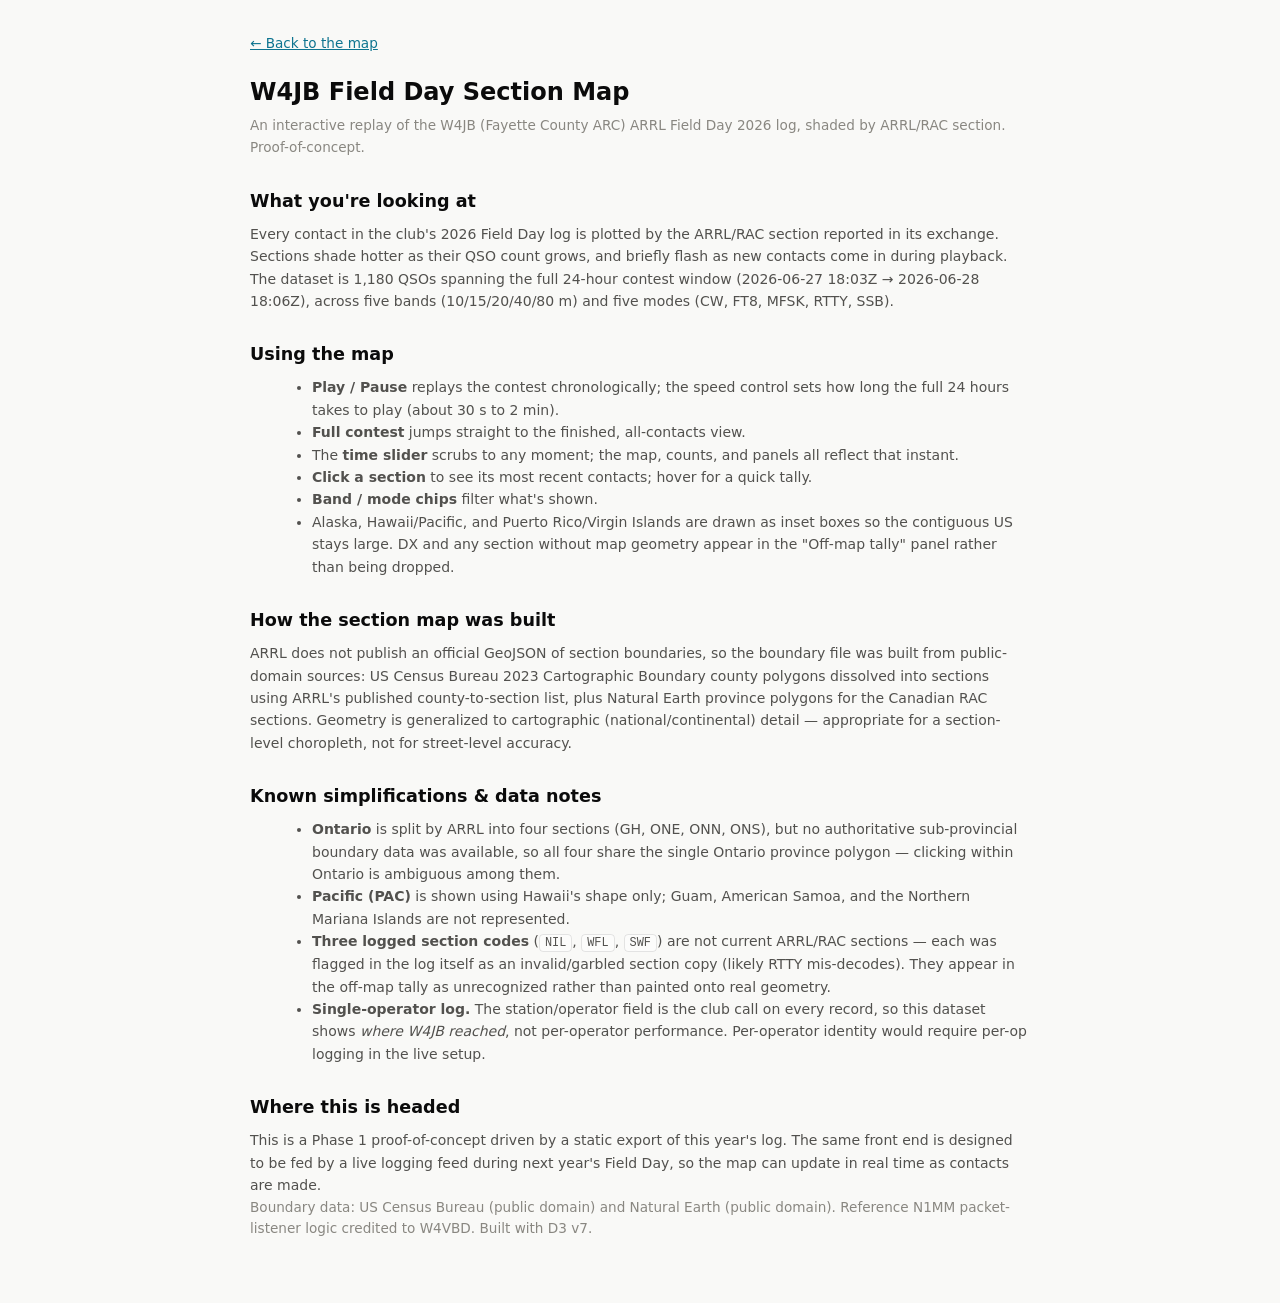
==== about.html @ 1a1bbf34 "Baseline static Field Day map before pre-launch fixes" ====
<!DOCTYPE html>
<html lang="en">
<head>
<meta charset="utf-8">
<meta name="viewport" content="width=device-width, initial-scale=1">
<title>About — W4JB Field Day Section Map</title>
<link rel="stylesheet" href="style.css">
</head>
<body>
<div class="doc">
  <a class="back" href="index.html">← Back to the map</a>
  <h1>W4JB Field Day Section Map</h1>
  <p class="muted">An interactive replay of the W4JB (Fayette County ARC) ARRL Field Day 2026 log,
  shaded by ARRL/RAC section. Proof-of-concept.</p>

  <h2>What you're looking at</h2>
  <p>Every contact in the club's 2026 Field Day log is plotted by the ARRL/RAC section
  reported in its exchange. Sections shade hotter as their QSO count grows, and briefly
  flash as new contacts come in during playback. The dataset is 1,180 QSOs spanning the
  full 24-hour contest window (2026-06-27 18:03Z → 2026-06-28 18:06Z), across five bands
  (10/15/20/40/80 m) and five modes (CW, FT8, MFSK, RTTY, SSB).</p>

  <h2>Using the map</h2>
  <ul>
    <li><strong>Play / Pause</strong> replays the contest chronologically; the speed control
      sets how long the full 24 hours takes to play (about 30 s to 2 min).</li>
    <li><strong>Full contest</strong> jumps straight to the finished, all-contacts view.</li>
    <li>The <strong>time slider</strong> scrubs to any moment; the map, counts, and panels
      all reflect that instant.</li>
    <li><strong>Click a section</strong> to see its most recent contacts; hover for a quick tally.</li>
    <li><strong>Band / mode chips</strong> filter what's shown.</li>
    <li>Alaska, Hawaii/Pacific, and Puerto Rico/Virgin Islands are drawn as inset boxes so the
      contiguous US stays large. DX and any section without map geometry appear in the
      "Off-map tally" panel rather than being dropped.</li>
  </ul>

  <h2>How the section map was built</h2>
  <p>ARRL does not publish an official GeoJSON of section boundaries, so the boundary file
  was built from public-domain sources: US Census Bureau 2023 Cartographic Boundary county
  polygons dissolved into sections using ARRL's published county-to-section list, plus
  Natural Earth province polygons for the Canadian RAC sections. Geometry is generalized to
  cartographic (national/continental) detail — appropriate for a section-level choropleth,
  not for street-level accuracy.</p>

  <h2>Known simplifications &amp; data notes</h2>
  <ul>
    <li><strong>Ontario</strong> is split by ARRL into four sections (GH, ONE, ONN, ONS), but
      no authoritative sub-provincial boundary data was available, so all four share the single
      Ontario province polygon — clicking within Ontario is ambiguous among them.</li>
    <li><strong>Pacific (PAC)</strong> is shown using Hawaii's shape only; Guam, American Samoa,
      and the Northern Mariana Islands are not represented.</li>
    <li><strong>Three logged section codes</strong> (<code>NIL</code>, <code>WFL</code>,
      <code>SWF</code>) are not current ARRL/RAC sections — each was flagged in the log itself as
      an invalid/garbled section copy (likely RTTY mis-decodes). They appear in the off-map tally
      as unrecognized rather than painted onto real geometry.</li>
    <li><strong>Single-operator log.</strong> The station/operator field is the club call on every
      record, so this dataset shows <em>where W4JB reached</em>, not per-operator performance.
      Per-operator identity would require per-op logging in the live setup.</li>
  </ul>

  <h2>Where this is headed</h2>
  <p>This is a Phase 1 proof-of-concept driven by a static export of this year's log. The same
  front end is designed to be fed by a live logging feed during next year's Field Day, so the
  map can update in real time as contacts are made.</p>

  <p class="muted">Boundary data: US Census Bureau (public domain) and Natural Earth (public domain).
  Reference N1MM packet-listener logic credited to W4VBD. Built with D3 v7.</p>
</div>
</body>
</html>
---- style.css ----
:root {
  color-scheme: light;
  --surface-1: #fcfcfb;
  --page: #f9f9f7;
  --text-primary: #0b0b0b;
  --text-secondary: #52514e;
  --text-muted: #898781;
  --hairline: #e1e0d9;
  --border: rgba(11, 11, 11, 0.10);
  --map-empty: #f0efec;
  --map-stroke: #fcfcfb;
  --flash: #0e7490;
  --good: #006300;
}
@media (prefers-color-scheme: dark) {
  :root {
    color-scheme: dark;
    --surface-1: #1a1a19;
    --page: #0d0d0d;
    --text-primary: #ffffff;
    --text-secondary: #c3c2b7;
    --text-muted: #898781;
    --hairline: #2c2c2a;
    --border: rgba(255, 255, 255, 0.10);
    --map-empty: #242423;
    --map-stroke: #0d0d0d;
    --flash: #22d3ee;
    --good: #0ca30c;
  }
}

* { box-sizing: border-box; margin: 0; }
body {
  background: var(--page);
  color: var(--text-primary);
  font-family: system-ui, -apple-system, "Segoe UI", sans-serif;
  font-size: 14px;
}
.app { display: flex; flex-direction: column; height: 100vh; padding: 12px 16px; gap: 10px; }

header { display: flex; justify-content: space-between; align-items: baseline; flex-wrap: wrap; gap: 8px; }
h1 { font-size: 1.15rem; font-weight: 650; }
.subtitle { color: var(--text-muted); font-size: 0.85rem; margin-left: 8px; }
.stats-row { display: flex; gap: 20px; align-items: baseline; }
.stat { display: flex; align-items: baseline; gap: 6px; }
.stat-value { font-size: 1.3rem; font-weight: 650; font-variant-numeric: tabular-nums; }
.stat-label { color: var(--text-muted); font-size: 0.78rem; }
.conn-dot { width: 9px; height: 9px; border-radius: 50%; background: var(--text-muted); display: inline-block; }
.conn-dot.live { background: var(--good); }
.conn-dot.playing { background: var(--flash); }
.about-link { color: var(--text-muted); font-size: 0.82rem; text-decoration: none; border-bottom: 1px solid var(--border); }
.about-link:hover { color: var(--text-primary); }

.filters { display: flex; gap: 24px; flex-wrap: wrap; align-items: center; }
.filter-group { display: flex; gap: 6px; align-items: center; flex-wrap: wrap; }
.filter-title { color: var(--text-muted); font-size: 0.78rem; margin-right: 2px; text-transform: uppercase; letter-spacing: 0.04em; }
.chip {
  border: 1px solid var(--border);
  background: var(--surface-1);
  color: var(--text-secondary);
  border-radius: 999px;
  padding: 3px 12px;
  font-size: 0.82rem;
  cursor: pointer;
}
.chip.on { color: var(--text-primary); border-color: var(--text-secondary); font-weight: 600; }
.filters .chip.on::before { content: "✓ "; font-weight: 700; }

main { display: flex; flex: 1; gap: 12px; min-height: 0; }
.map-pane {
  position: relative; flex: 1; min-width: 0;
  background: var(--surface-1);
  border: 1px solid var(--border);
  border-radius: 10px;
  overflow: hidden;
}
#map { width: 100%; height: 100%; display: block; }

.section-shape { stroke: var(--map-stroke); stroke-width: 0.7; cursor: pointer; transition: fill 0.4s; }
.section-shape:hover { stroke: var(--text-primary); stroke-width: 1.2; }
.section-shape.selected { stroke: var(--text-primary); stroke-width: 1.6; }
.section-shape.flash { stroke: var(--flash); stroke-width: 2.2; transition: none; }

.inset-box { fill: none; stroke: var(--hairline); stroke-width: 1; }
.inset-label { fill: var(--text-muted); font-size: 0.68rem; }

.timebar { display: flex; align-items: center; gap: 12px; }
.timebar input[type="range"] { flex: 1; accent-color: var(--flash); min-width: 120px; }
.time-label { color: var(--text-secondary); font-size: 0.82rem; white-space: nowrap; font-variant-numeric: tabular-nums; }
.as-of { color: var(--text-muted); font-size: 0.78rem; }
.speed-ctl { color: var(--text-muted); font-size: 0.78rem; display: flex; align-items: center; gap: 6px; white-space: nowrap; }
.speed-ctl select {
  background: var(--surface-1); color: var(--text-primary);
  border: 1px solid var(--border); border-radius: 6px; padding: 2px 6px; font-size: 0.8rem;
}
#play-btn { min-width: 78px; }

.legend {
  position: absolute; right: 12px; bottom: 10px;
  display: flex; align-items: center; gap: 2px;
  font-size: 0.72rem; color: var(--text-muted);
}
.legend .swatch { width: 26px; height: 10px; }
.legend .lab { margin: 0 6px; }

.tooltip {
  position: absolute; pointer-events: none;
  background: var(--surface-1); border: 1px solid var(--border);
  border-radius: 6px; padding: 6px 9px; font-size: 0.8rem;
  box-shadow: 0 2px 8px rgba(0,0,0,0.18); max-width: 240px; z-index: 5;
}
.tooltip .tt-title { font-weight: 650; }
.tooltip .tt-sub { color: var(--text-secondary); }

.side-panel { width: 300px; display: flex; flex-direction: column; gap: 10px; overflow-y: auto; }
.panel {
  background: var(--surface-1);
  border: 1px solid var(--border);
  border-radius: 10px;
  padding: 12px 14px;
}
.panel h2 { font-size: 0.9rem; font-weight: 650; margin-bottom: 6px; }
.panel-hint { color: var(--text-muted); font-size: 0.78rem; margin-bottom: 6px; }

.contact-table { width: 100%; border-collapse: collapse; font-size: 0.82rem; }
.contact-table th {
  text-align: left; color: var(--text-muted); font-weight: 500;
  border-bottom: 1px solid var(--hairline); padding: 2px 6px 4px 0;
}
.contact-table td {
  padding: 3px 6px 3px 0; border-bottom: 1px solid var(--hairline);
  font-variant-numeric: tabular-nums; color: var(--text-secondary);
}
.contact-table td.call { color: var(--text-primary); font-weight: 600; }
.contact-table tr:last-child td { border-bottom: none; }

.latest { font-size: 0.9rem; color: var(--text-secondary); line-height: 1.45; }
.latest .call { font-weight: 650; color: var(--text-primary); }

/* ---- About / docs page ---- */
.doc { max-width: 820px; margin: 0 auto; padding: 32px 20px 64px; line-height: 1.6; }
.doc a { color: var(--flash); }
.doc h1 { font-size: 1.5rem; margin-bottom: 4px; }
.doc h2 { font-size: 1.1rem; margin: 28px 0 8px; }
.doc p, .doc li { color: var(--text-secondary); }
.doc code { background: var(--surface-1); border: 1px solid var(--border); border-radius: 4px; padding: 1px 5px; font-size: 0.85em; }
.doc ul { margin: 8px 0 8px 22px; }
.doc .back { display: inline-block; margin-bottom: 18px; font-size: 0.85rem; }
.doc .muted { color: var(--text-muted); font-size: 0.85rem; }
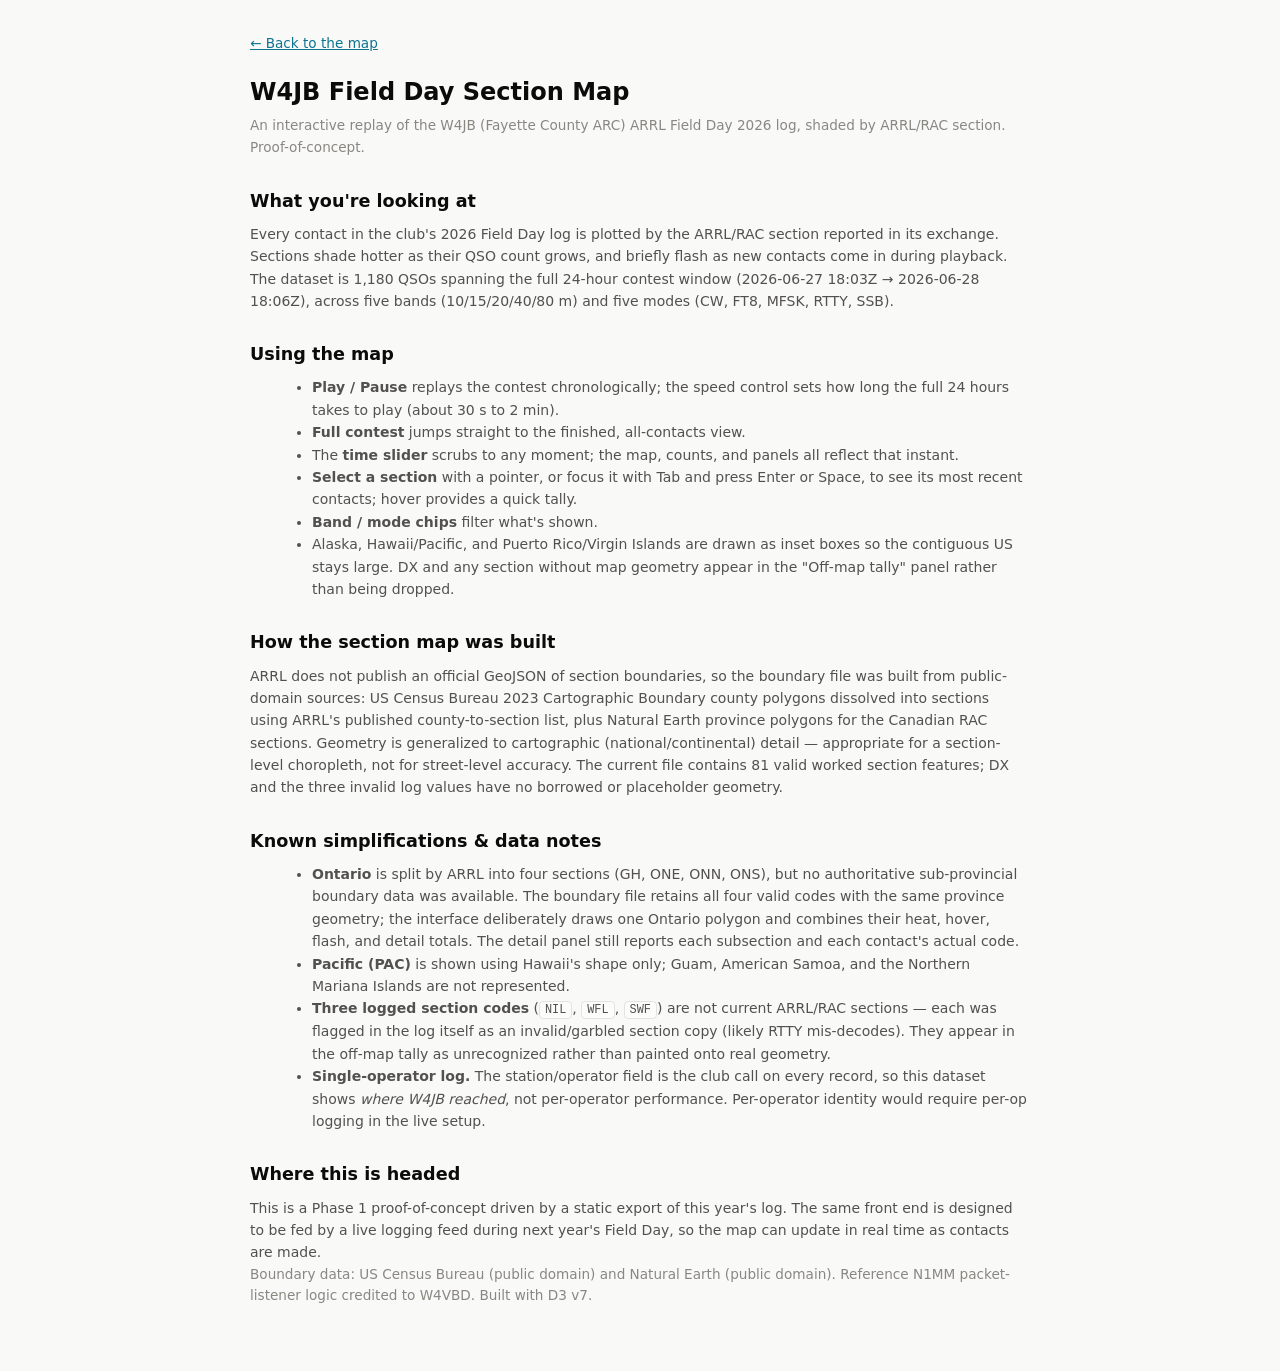
==== commit 53b553f5: "Prepare Field Day map for public launch" ====
--- a/about.html
+++ b/about.html
@@ -27,7 +27,8 @@
     <li><strong>Full contest</strong> jumps straight to the finished, all-contacts view.</li>
     <li>The <strong>time slider</strong> scrubs to any moment; the map, counts, and panels
       all reflect that instant.</li>
-    <li><strong>Click a section</strong> to see its most recent contacts; hover for a quick tally.</li>
+    <li><strong>Select a section</strong> with a pointer, or focus it with Tab and press Enter or
+      Space, to see its most recent contacts; hover provides a quick tally.</li>
     <li><strong>Band / mode chips</strong> filter what's shown.</li>
     <li>Alaska, Hawaii/Pacific, and Puerto Rico/Virgin Islands are drawn as inset boxes so the
       contiguous US stays large. DX and any section without map geometry appear in the
@@ -40,13 +41,16 @@
   polygons dissolved into sections using ARRL's published county-to-section list, plus
   Natural Earth province polygons for the Canadian RAC sections. Geometry is generalized to
   cartographic (national/continental) detail — appropriate for a section-level choropleth,
-  not for street-level accuracy.</p>
+  not for street-level accuracy. The current file contains 81 valid worked section features;
+  DX and the three invalid log values have no borrowed or placeholder geometry.</p>
 
   <h2>Known simplifications &amp; data notes</h2>
   <ul>
     <li><strong>Ontario</strong> is split by ARRL into four sections (GH, ONE, ONN, ONS), but
-      no authoritative sub-provincial boundary data was available, so all four share the single
-      Ontario province polygon — clicking within Ontario is ambiguous among them.</li>
+      no authoritative sub-provincial boundary data was available. The boundary file retains
+      all four valid codes with the same province geometry; the interface deliberately draws
+      one Ontario polygon and combines their heat, hover, flash, and detail totals. The detail
+      panel still reports each subsection and each contact's actual code.</li>
     <li><strong>Pacific (PAC)</strong> is shown using Hawaii's shape only; Guam, American Samoa,
       and the Northern Mariana Islands are not represented.</li>
     <li><strong>Three logged section codes</strong> (<code>NIL</code>, <code>WFL</code>,
--- a/style.css
+++ b/style.css
@@ -30,18 +30,23 @@
 }
 
 * { box-sizing: border-box; margin: 0; }
+html, body { max-width: 100%; overflow-x: hidden; }
 body {
   background: var(--page);
   color: var(--text-primary);
   font-family: system-ui, -apple-system, "Segoe UI", sans-serif;
   font-size: 14px;
 }
-.app { display: flex; flex-direction: column; height: 100vh; padding: 12px 16px; gap: 10px; }
+.app {
+  display: flex; flex-direction: column;
+  min-height: 100vh; min-height: 100dvh;
+  padding: 12px 16px; gap: 10px;
+}
 
 header { display: flex; justify-content: space-between; align-items: baseline; flex-wrap: wrap; gap: 8px; }
 h1 { font-size: 1.15rem; font-weight: 650; }
 .subtitle { color: var(--text-muted); font-size: 0.85rem; margin-left: 8px; }
-.stats-row { display: flex; gap: 20px; align-items: baseline; }
+.stats-row { display: flex; gap: 12px 20px; align-items: baseline; flex-wrap: wrap; }
 .stat { display: flex; align-items: baseline; gap: 6px; }
 .stat-value { font-size: 1.3rem; font-weight: 650; font-variant-numeric: tabular-nums; }
 .stat-label { color: var(--text-muted); font-size: 0.78rem; }
@@ -59,7 +64,8 @@
   background: var(--surface-1);
   color: var(--text-secondary);
   border-radius: 999px;
-  padding: 3px 12px;
+  min-height: 40px;
+  padding: 8px 14px;
   font-size: 0.82rem;
   cursor: pointer;
 }
@@ -69,6 +75,7 @@
 main { display: flex; flex: 1; gap: 12px; min-height: 0; }
 .map-pane {
   position: relative; flex: 1; min-width: 0;
+  min-height: 440px;
   background: var(--surface-1);
   border: 1px solid var(--border);
   border-radius: 10px;
@@ -80,28 +87,32 @@
 .section-shape:hover { stroke: var(--text-primary); stroke-width: 1.2; }
 .section-shape.selected { stroke: var(--text-primary); stroke-width: 1.6; }
 .section-shape.flash { stroke: var(--flash); stroke-width: 2.2; transition: none; }
+.section-shape:focus { outline: none; stroke: var(--flash); stroke-width: 2.4; }
 
 .inset-box { fill: none; stroke: var(--hairline); stroke-width: 1; }
 .inset-label { fill: var(--text-muted); font-size: 0.68rem; }
+.inset-divider { stroke: var(--hairline); stroke-width: 1; }
 
-.timebar { display: flex; align-items: center; gap: 12px; }
-.timebar input[type="range"] { flex: 1; accent-color: var(--flash); min-width: 120px; }
+.timebar { display: flex; align-items: center; gap: 8px 12px; flex-wrap: wrap; }
+.timebar input[type="range"] { flex: 1 1 220px; accent-color: var(--flash); min-width: 120px; min-height: 40px; }
 .time-label { color: var(--text-secondary); font-size: 0.82rem; white-space: nowrap; font-variant-numeric: tabular-nums; }
 .as-of { color: var(--text-muted); font-size: 0.78rem; }
 .speed-ctl { color: var(--text-muted); font-size: 0.78rem; display: flex; align-items: center; gap: 6px; white-space: nowrap; }
 .speed-ctl select {
   background: var(--surface-1); color: var(--text-primary);
-  border: 1px solid var(--border); border-radius: 6px; padding: 2px 6px; font-size: 0.8rem;
+  border: 1px solid var(--border); border-radius: 6px; padding: 8px 10px; min-height: 40px; font-size: 0.8rem;
 }
 #play-btn { min-width: 78px; }
 
 .legend {
   position: absolute; right: 12px; bottom: 10px;
-  display: flex; align-items: center; gap: 2px;
+  display: flex; align-items: center; justify-content: flex-end; flex-wrap: wrap; gap: 4px 8px;
+  max-width: calc(100% - 24px);
   font-size: 0.72rem; color: var(--text-muted);
 }
-.legend .swatch { width: 26px; height: 10px; }
-.legend .lab { margin: 0 6px; }
+.legend-title { font-weight: 650; }
+.legend-item { display: inline-flex; align-items: center; gap: 3px; white-space: nowrap; }
+.legend .swatch { width: 22px; height: 10px; border: 1px solid var(--border); }
 
 .tooltip {
   position: absolute; pointer-events: none;
@@ -121,6 +132,7 @@
 }
 .panel h2 { font-size: 0.9rem; font-weight: 650; margin-bottom: 6px; }
 .panel-hint { color: var(--text-muted); font-size: 0.78rem; margin-bottom: 6px; }
+.section-breakdown { display: flex; flex-wrap: wrap; gap: 4px 12px; color: var(--text-secondary); font-size: 0.82rem; margin-bottom: 8px; }
 
 .contact-table { width: 100%; border-collapse: collapse; font-size: 0.82rem; }
 .contact-table th {
@@ -137,6 +149,37 @@
 .latest { font-size: 0.9rem; color: var(--text-secondary); line-height: 1.45; }
 .latest .call { font-weight: 650; color: var(--text-primary); }
 
+button:focus-visible, select:focus-visible, input:focus-visible, a:focus-visible {
+  outline: 3px solid var(--flash);
+  outline-offset: 2px;
+}
+
+@media (max-width: 800px) {
+  .app { padding: 10px; }
+  header { align-items: flex-start; }
+  .title-block { width: 100%; }
+  .subtitle { display: block; margin: 2px 0 0; }
+  .stats-row { width: 100%; }
+  .filters { gap: 10px 18px; }
+  .filter-group { align-items: flex-start; }
+  .timebar { align-items: center; }
+  .time-label { order: 4; flex: 1 1 100%; white-space: normal; }
+  main { flex-direction: column; min-height: auto; }
+  .map-pane { flex: none; width: 100%; min-height: 0; }
+  #map { height: clamp(380px, calc(79vw + 95px), 690px); }
+  .side-panel { width: 100%; overflow-y: visible; }
+  .legend {
+    position: static; justify-content: flex-start; max-width: none;
+    padding: 8px 10px 10px;
+  }
+  .chip, .speed-ctl select { min-height: 44px; }
+}
+
+@media (prefers-reduced-motion: reduce) {
+  .section-shape, .section-shape.flash { transition: none; }
+  .section-shape.flash { stroke: var(--map-stroke); stroke-width: 0.7; }
+}
+
 /* ---- About / docs page ---- */
 .doc { max-width: 820px; margin: 0 auto; padding: 32px 20px 64px; line-height: 1.6; }
 .doc a { color: var(--flash); }
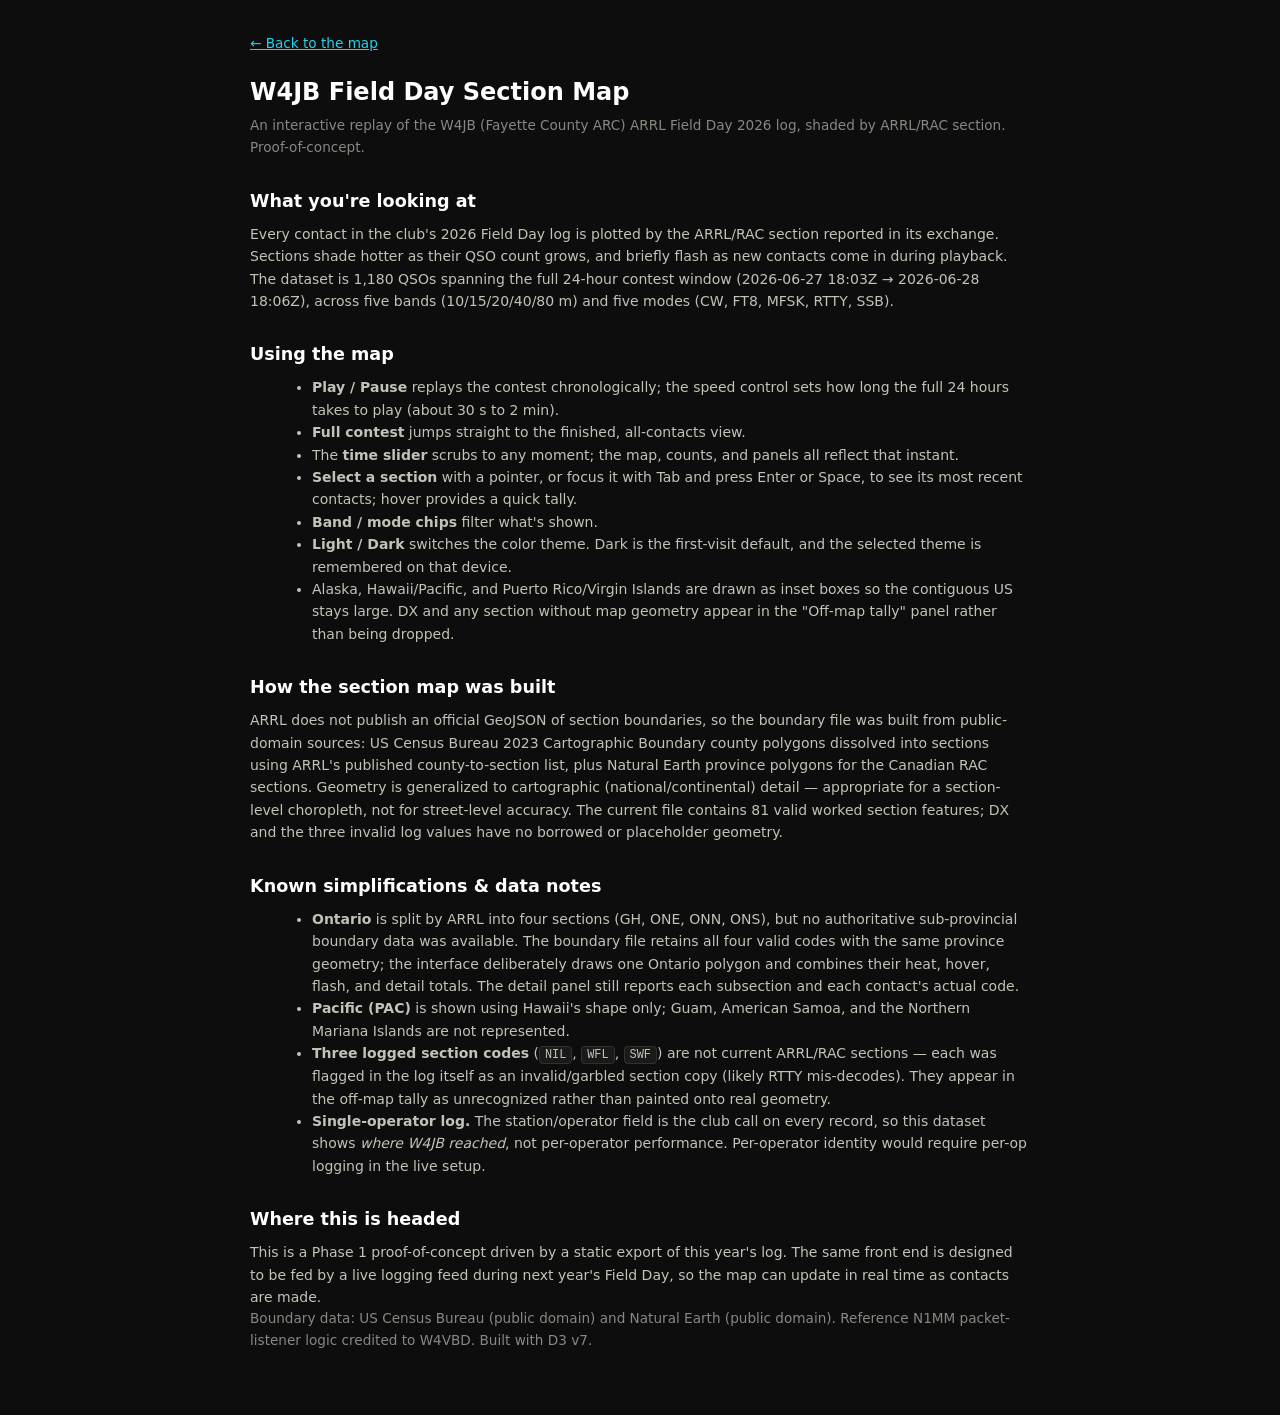
==== commit 9c98e181: "Add persistent dark and light theme toggle" ====
--- a/about.html
+++ b/about.html
@@ -1,9 +1,10 @@
 <!DOCTYPE html>
-<html lang="en">
+<html lang="en" data-theme="dark">
 <head>
 <meta charset="utf-8">
 <meta name="viewport" content="width=device-width, initial-scale=1">
 <title>About — W4JB Field Day Section Map</title>
+<script>try{if(localStorage.getItem("field-day-map-theme")==="light")document.documentElement.dataset.theme="light"}catch{}</script>
 <link rel="stylesheet" href="style.css">
 </head>
 <body>
@@ -30,6 +31,8 @@
     <li><strong>Select a section</strong> with a pointer, or focus it with Tab and press Enter or
       Space, to see its most recent contacts; hover provides a quick tally.</li>
     <li><strong>Band / mode chips</strong> filter what's shown.</li>
+    <li><strong>Light / Dark</strong> switches the color theme. Dark is the first-visit
+      default, and the selected theme is remembered on that device.</li>
     <li>Alaska, Hawaii/Pacific, and Puerto Rico/Virgin Islands are drawn as inset boxes so the
       contiguous US stays large. DX and any section without map geometry appear in the
       "Off-map tally" panel rather than being dropped.</li>
--- a/style.css
+++ b/style.css
@@ -1,32 +1,30 @@
 :root {
+  color-scheme: dark;
+  --surface-1: #1a1a19;
+  --page: #0d0d0d;
+  --text-primary: #ffffff;
+  --text-secondary: #c3c2b7;
+  --text-muted: #898781;
+  --hairline: #2c2c2a;
+  --border: rgba(255, 255, 255, 0.10);
+  --map-empty: #242423;
+  --map-stroke: #0d0d0d;
+  --flash: #22d3ee;
+  --good: #0ca30c;
+}
+:root[data-theme="light"] {
   color-scheme: light;
   --surface-1: #fcfcfb;
   --page: #f9f9f7;
   --text-primary: #0b0b0b;
   --text-secondary: #52514e;
-  --text-muted: #898781;
+  --text-muted: #77756f;
   --hairline: #e1e0d9;
   --border: rgba(11, 11, 11, 0.10);
   --map-empty: #f0efec;
   --map-stroke: #fcfcfb;
   --flash: #0e7490;
   --good: #006300;
-}
-@media (prefers-color-scheme: dark) {
-  :root {
-    color-scheme: dark;
-    --surface-1: #1a1a19;
-    --page: #0d0d0d;
-    --text-primary: #ffffff;
-    --text-secondary: #c3c2b7;
-    --text-muted: #898781;
-    --hairline: #2c2c2a;
-    --border: rgba(255, 255, 255, 0.10);
-    --map-empty: #242423;
-    --map-stroke: #0d0d0d;
-    --flash: #22d3ee;
-    --good: #0ca30c;
-  }
 }
 
 * { box-sizing: border-box; margin: 0; }
@@ -55,6 +53,14 @@
 .conn-dot.playing { background: var(--flash); }
 .about-link { color: var(--text-muted); font-size: 0.82rem; text-decoration: none; border-bottom: 1px solid var(--border); }
 .about-link:hover { color: var(--text-primary); }
+.theme-toggle {
+  display: inline-flex; align-items: center; gap: 5px;
+  min-height: 36px; padding: 6px 10px;
+  border: 1px solid var(--border); border-radius: 999px;
+  background: var(--surface-1); color: var(--text-secondary);
+  font: inherit; font-size: 0.78rem; cursor: pointer;
+}
+.theme-toggle:hover { color: var(--text-primary); border-color: var(--text-secondary); }
 
 .filters { display: flex; gap: 24px; flex-wrap: wrap; align-items: center; }
 .filter-group { display: flex; gap: 6px; align-items: center; flex-wrap: wrap; }
@@ -172,7 +178,7 @@
     position: static; justify-content: flex-start; max-width: none;
     padding: 8px 10px 10px;
   }
-  .chip, .speed-ctl select { min-height: 44px; }
+  .chip, .speed-ctl select, .theme-toggle { min-height: 44px; }
 }
 
 @media (prefers-reduced-motion: reduce) {
